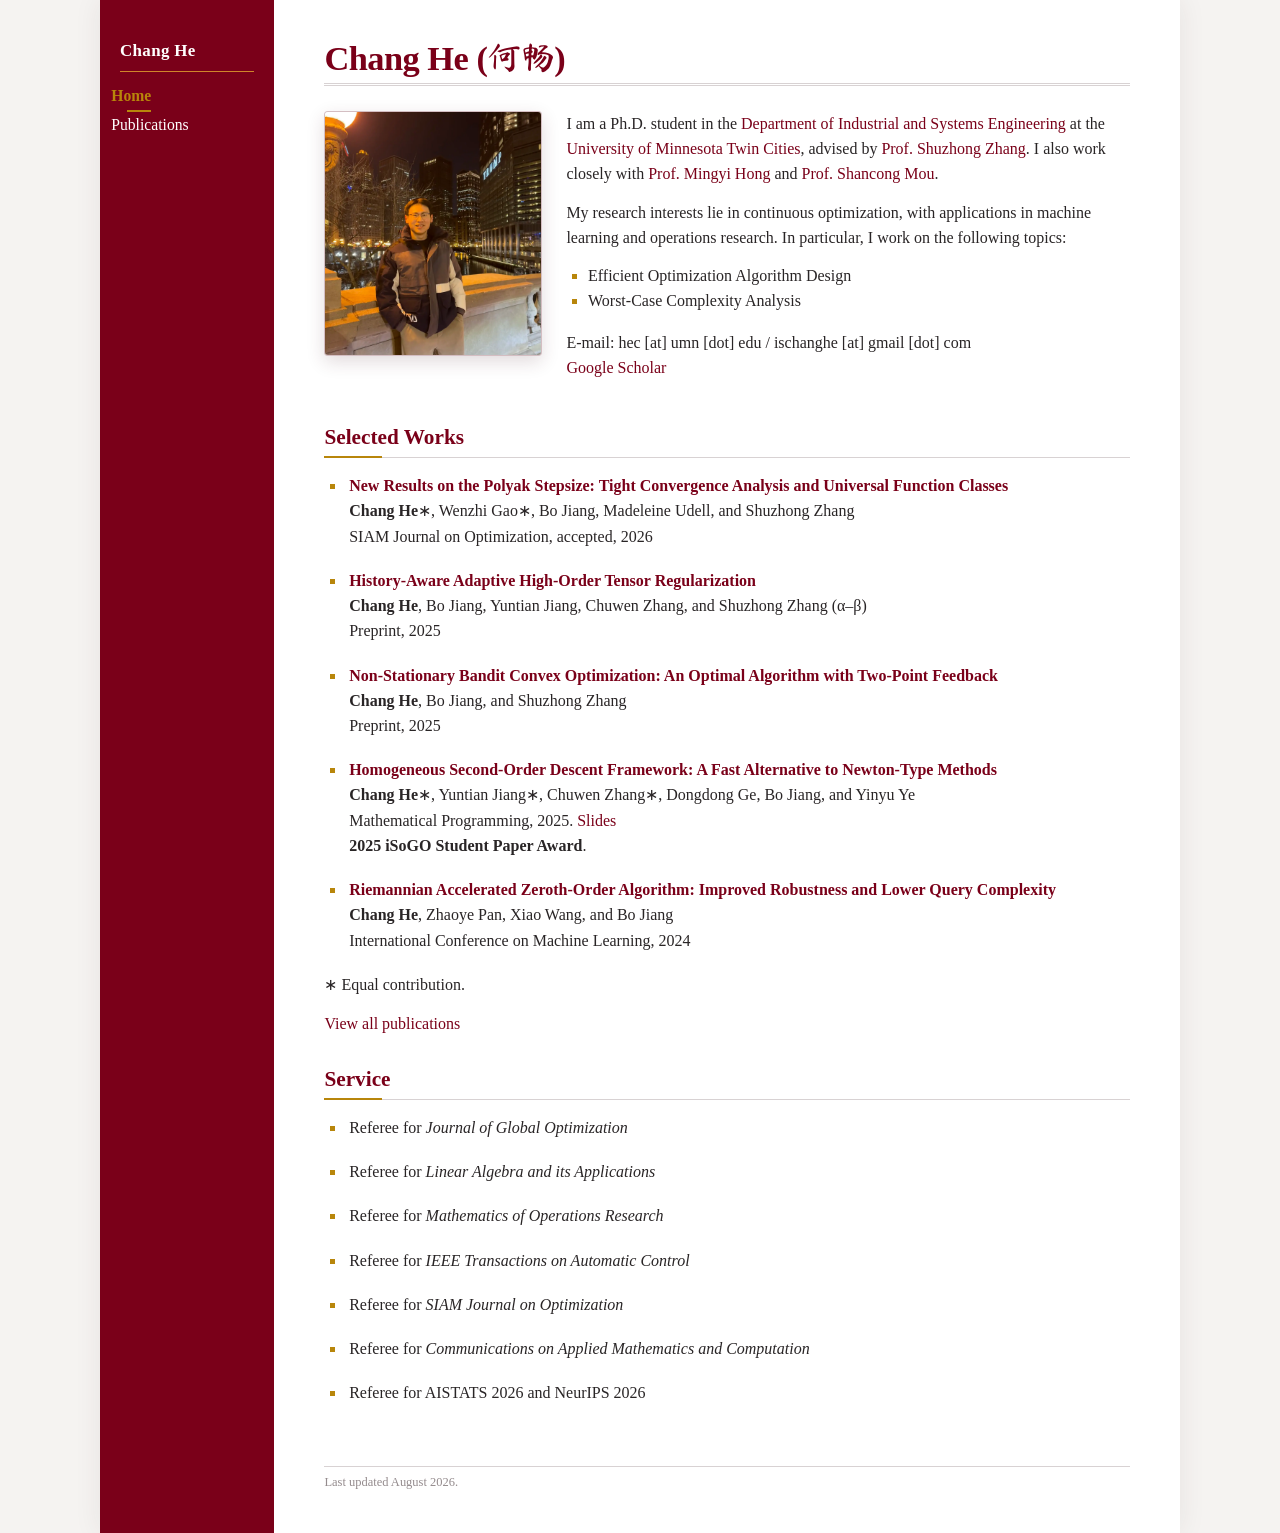
==== index.html @ 0ae912b5 "Add collaboration note about Prof. Mingyi Hong and Prof. Shancong Mou Co-Authored-By: Claude Sonnet " ====
<!doctype html>
<html lang="en">
<head>
<meta charset="utf-8" />
<meta name="generator" content="jemdoc+MathJax" />
<meta name="viewport" content="width=device-width, initial-scale=1" />
<meta name="author" content="Chang He" />
<meta name="description" content="Chang He's academic homepage: continuous optimization, zeroth-order optimization, and Riemannian optimization." />
<meta name="theme-color" content="#7a0019" />
<meta name="google-site-verification" content="WRBAHh-nHT7Ou8jdYHNXgQKZHfW4whePukqcKkh9PKQ" />
<meta property="og:title" content="Chang He" />
<meta property="og:description" content="Continuous optimization, zeroth-order optimization, and Riemannian optimization." />
<meta property="og:type" content="website" />
<meta property="og:url" content="https://chang1999.github.io/" />
<meta property="og:image" content="https://chang1999.github.io/og.png" />
<meta name="twitter:card" content="summary_large_image" />
<meta name="twitter:title" content="Chang He" />
<meta name="twitter:description" content="Continuous optimization, zeroth-order optimization, and Riemannian optimization." />
<meta name="twitter:image" content="https://chang1999.github.io/og.png" />
<link rel="icon" href="favicon.svg" type="image/svg+xml" />
<link rel="stylesheet" href="jemdoc.css" type="text/css" />
<link href="https://fonts.googleapis.com/css2?family=Ma+Shan+Zheng&display=swap" rel="stylesheet">
<title>Chang He (何畅)</title>
</head>
<body>
<table summary="Table for page layout." id="tlayout">
<tr valign="top">
<td id="layout-menu">
<div class="menu-category">Chang He</div>
<div class="menu-item"><a href="index.html" class="current">Home</a></div>
<div class="menu-item"><a href="publications.html">Publications</a></div>
</td>
<td id="layout-content">
<div id="toptitle">
<h1>Chang He (<span class="chinese-name">何畅</span>)</h1>
</div>
<table class="imgtable"><tr><td>
<img src="photos/changhe.webp" alt="Portrait of Chang He in Chicago" width="218px" height="245px" />&nbsp;</td>
<td align="left"><p>I am a Ph.D. student in the <a href="https://cse.umn.edu/isye">Department of Industrial and Systems Engineering</a> at the <a href="https://twin-cities.umn.edu/">University of Minnesota Twin Cities</a>, advised by <a href="https://sites.google.com/umn.edu/shuzhong-zhang">Prof. Shuzhong Zhang</a>.
     I also work closely with <a href="https://people.ece.umn.edu/~mhong/mingyi.html">Prof. Mingyi Hong</a> and <a href="https://sites.google.com/view/shancongmou/">Prof. Shancong Mou</a>.
    <br />
<p>
My research interests lie in continuous optimization, with applications in machine learning and operations research. In particular, I work on the following topics:
</p>

<ul>
    <li>Efficient Optimization Algorithm Design</li>
    <li>Worst-Case Complexity Analysis</li>
</ul>

<p>
E-mail: hec [at] umn [dot] edu / ischanghe [at] gmail [dot] com <br />
<a href="https://scholar.google.com/citations?user=5LpHDYAAAAAJ&amp;hl=en">Google Scholar</a>
</p>
</td>
</tr></table>
<h2>Selected Works</h2>
<ul>
<li><p><a href="https://arxiv.org/abs/2512.06231">New Results on the Polyak Stepsize: Tight Convergence Analysis and Universal Function Classes</a> <br />
<b>Chang He</b>∗, Wenzhi Gao∗, Bo Jiang, Madeleine Udell, and Shuzhong Zhang <br />
SIAM Journal on Optimization, accepted, 2026
</p>
</li>
</ul>
<ul>
<li><p><a href="https://arxiv.org/abs/2511.05788">History-Aware Adaptive High-Order Tensor Regularization</a> <br />
<b>Chang He</b>, Bo Jiang, Yuntian Jiang, Chuwen Zhang, and Shuzhong Zhang (α–β) <br />
Preprint, 2025
</p>
</li>
</ul>
<ul>
<li><p><a href="https://arxiv.org/abs/2508.04654">Non-Stationary Bandit Convex Optimization: An Optimal Algorithm with Two-Point Feedback</a> <br />
<b>Chang He</b>, Bo Jiang, and Shuzhong Zhang <br />
Preprint, 2025
</p>
</li>
</ul>
<ul>
<li><p><a href="https://link.springer.com/article/10.1007/s10107-025-02230-3">Homogeneous Second-Order Descent Framework: A Fast Alternative to Newton-Type Methods</a> <br />
<b>Chang He</b>∗, Yuntian Jiang∗, Chuwen Zhang∗, Dongdong Ge, Bo Jiang, and Yinyu Ye <br />
Mathematical Programming, 2025. <a href="https://web.stanford.edu/class/msande314/lecture16OPTMLDS">Slides</a> <br />
<b>2025 iSoGO Student Paper Award</b>. 
</p>
</li>
</ul>
<ul>
<li><p><a href="https://proceedings.mlr.press/v235/he24h.html">Riemannian Accelerated Zeroth-Order Algorithm: Improved Robustness and Lower Query Complexity</a> <br />
<b>Chang He</b>, Zhaoye Pan, Xiao Wang, and Bo Jiang <br />
International Conference on Machine Learning, 2024
</p>
</li>
</ul>
<p>∗ Equal contribution.
</p>
<p><a href="publications.html">View all publications</a>
</p>
<h2>Service</h2>
<ul>
<li><p>Referee for <i>Journal of Global Optimization</i>
</p>
</li>
<li><p>Referee for <i>Linear Algebra and its Applications</i>
</p>
</li>
<li><p>Referee for <i>Mathematics of Operations Research</i>
</p>
</li>
<li><p>Referee for <i>IEEE Transactions on Automatic Control</i>
</p>
</li>
<li><p>Referee for <i>SIAM Journal on Optimization</i>
</p>
</li>
<li><p>Referee for <i>Communications on Applied Mathematics and Computation</i>
</p>
</li>
<li><p>Referee for AISTATS 2026 and NeurIPS 2026
</p>
</li>
</ul>
<div id="footer">
<div id="footer-text">
Last updated August 2026.
</div>
</div>
</td>
</tr>
</table>
</body>
</html>
---- jemdoc.css ----
/* Academic homepage theme based on the classic jemdoc layout. */

:root {
    --umn-maroon: #7a0019;
    --umn-dark-maroon: #5b0013;
    --umn-light-maroon: #900021;
    --umn-gold: #b8860b;
    --umn-light-gold: #d0a33a;
	--ink: #292526;
	--muted: #6c6365;
	--rule: #d8d2d3;
	--paper: #ffffff;
	--canvas: #f5f3f1;
}

.chinese-name {
    font-family: 'Ma Shan Zheng', cursive;
    font-weight: 400;
}

* {
	box-sizing: border-box;
}

html {
	background: var(--canvas);
	scroll-behavior: smooth;
}

body {
	background: var(--canvas);
	color: var(--ink);
	font-family: Georgia, "Times New Roman", serif;
	font-size: 16px;
	line-height: 1.55;
	margin: 0;
	padding: 0;
}

table#tlayout {
	background: var(--paper);
	border: none;
	border-collapse: separate;
	border-spacing: 0;
	box-shadow: 0 0 26px rgba(61, 38, 44, 0.08);
	margin: 0 auto;
	max-width: 1080px;
	min-height: 100vh;
	width: 100%;
}

#layout-menu {
	background: var(--umn-maroon);
	border: none;
	color: #ffffff;
	font-size: 0.98rem;
	padding: 2.35rem 1.25rem;
	text-align: left;
	vertical-align: top;
	white-space: nowrap;
	width: 174px;
}

#layout-menu td {
	background: transparent;
	vertical-align: top;
}

#layout-menu a {
	color: #ffffff;
	display: inline-block;
	line-height: 1.7;
	margin-left: 0.45rem;
	text-decoration: none;
}

#layout-menu a:hover,
#layout-menu a:focus-visible {
	border-bottom: 1px solid var(--umn-gold);
	color: var(--umn-light-gold);
	outline: none;
}

#layout-menu a.current:link,
#layout-menu a.current:visited {
	border-bottom: 2px solid var(--umn-gold);
	color: var(--umn-gold);
	font-weight: 700;
}

div.menu-category {
	border-bottom: 1px solid rgba(255, 204, 51, 0.65);
	color: #ffffff;
	font-size: 1.06rem;
	font-weight: 700;
	letter-spacing: 0.02em;
	margin: 0 0 0.7rem;
	padding: 0 0 0.45rem;
}

div.menu-item {
	padding-left: 1rem;
	text-indent: -1rem;
}

#layout-content {
	background: var(--paper);
	border: none;
	padding: 2.35rem 3.15rem 2rem;
	text-align: left;
	vertical-align: top;
}

a,
a > tt {
	color: var(--umn-maroon);
	text-decoration: none;
	text-underline-offset: 0.18em;
}

a:hover {
	color: var(--umn-light-maroon);
	text-decoration: underline;
	text-decoration-color: var(--umn-gold);
	text-decoration-thickness: 2px;
}

a:focus-visible {
	border-radius: 2px;
	outline: 3px solid rgba(255, 204, 51, 0.72);
	outline-offset: 2px;
}

div#toptitle {
	border-bottom: 3px double var(--rule);
	margin-bottom: 1.55rem;
	padding-bottom: 0.35rem;
}

div#toptitle h1,
#layout-content div#toptitle h1 {
	border-bottom: none;
	color: var(--umn-maroon);
	font-size: 2.15rem;
	font-weight: 600;
	letter-spacing: -0.015em;
	line-height: 1.12;
	margin: 0;
	padding: 0;
}

div#subtitle {
	margin: 0;
	padding: 0 0 0.1rem;
}

h1,
h2,
h3 {
	color: var(--umn-maroon);
	font-weight: 600;
	line-height: 1.2;
}

h1 {
	font-size: 2.15rem;
}

h2 {
	border-bottom: 1px solid var(--rule);
	font-size: 1.33rem;
	margin: 1.95rem 0 0.95rem;
	padding: 0 0 0.38rem;
	position: relative;
}

h2::after {
	background: var(--umn-gold);
	bottom: -1px;
	content: "";
	height: 2px;
	left: 0;
	position: absolute;
	width: 3.6rem;
}

h3 {
	border-bottom: none;
	font-size: 1.08rem;
	margin: 1.2rem 0 0.45rem;
}

p {
	line-height: 1.58;
	margin: 0 0 0.86rem;
	padding: 0;
}

em {
	font-style: italic;
}

strong {
	font-weight: 700;
}

ul,
ol,
dl {
	margin: 0.28rem 0 1rem;
	padding-top: 0;
}

ul {
	list-style-position: outside;
	list-style-type: square;
	padding-left: 1.35rem;
}

ul li::marker {
	color: var(--umn-gold);
}

ol {
	list-style-position: outside;
	padding-left: 1.55rem;
}

#layout-content > ul > li {
	margin-bottom: 1.18rem;
	padding-left: 0.2rem;
}

#layout-content > ul > li > p:first-child > a:first-child {
	font-weight: 700;
}

#layout-content > ul > li p {
	margin-bottom: 0.18rem;
}

li p,
dd p {
	margin-bottom: 0.32rem;
}

dt {
	margin: 0.5rem 0 0;
}

dd {
	color: #222222;
}

table {
	border: 2px solid var(--ink);
	border-collapse: collapse;
}

td {
	border: 1px solid #aaa3a5;
	padding: 0.2rem 0.5rem;
	text-align: center;
}

table + table {
	margin-top: 1rem;
}

table.imgtable {
	border: none;
	margin: 0 0 1.2rem;
	width: 100%;
}

table.imgtable td {
	border: none;
	padding: 0;
	text-align: left;
	vertical-align: top;
}

table.imgtable td:first-child {
	padding-right: 1.55rem;
	width: 242px;
}

table.imgtable img {
	background: #efe8e9;
	border: 1px solid rgba(91, 0, 19, 0.18);
	border-radius: 4px;
	box-shadow: 0 6px 18px rgba(73, 31, 41, 0.16);
	display: block;
	height: 245px;
	object-fit: cover;
	object-position: center 56%;
	width: 218px;
}

tr.heading {
	border-bottom: 2px solid var(--ink);
	font-weight: 700;
}

tt,
pre {
	font-family: Monaco, Consolas, monospace;
	font-size: 90%;
}

tt {
	background: #fff8d8;
}

div.codeblock,
div.infoblock {
	margin: 1.2rem 0 1.3rem;
}

div.blocktitle {
	color: var(--umn-maroon);
	font-weight: 700;
	margin: 1.2rem 0 0.1rem;
}

div.blockcontent {
	border: 1px solid var(--rule);
	padding: 0.55rem 0.7rem;
}

div.infoblock > div.blockcontent {
	background: #fffaf0;
	border-left: 4px solid var(--umn-gold);
}

div.codeblock > div.blockcontent {
	background: #f6f4f4;
}

img {
	border: none;
	max-width: 100%;
}

img.eq {
	margin: 0;
	padding: 0 0.1rem;
}

div#footer {
	border-top: 1px solid var(--rule);
	color: #948b8d;
	font-size: 0.78rem;
	margin-top: 3.8rem;
	padding-top: 0.4rem;
}

div#footer a {
	color: #817779;
}

div#footer-text {
	float: left;
	padding-bottom: 0.5rem;
}

@media (max-width: 760px) {
	body {
		font-size: 15.5px;
	}

	table#tlayout,
	table#tlayout > tbody,
	table#tlayout > tbody > tr {
		display: block;
		width: 100%;
	}

	#layout-menu,
	#layout-content {
		display: block;
		width: 100%;
	}

	#layout-menu {
		min-height: 0;
		padding: 0.85rem 1.15rem 0.95rem;
		white-space: normal;
	}

	div.menu-category {
		display: inline-block;
		margin: 0 1.1rem 0 0;
		padding: 0;
		border-bottom: none;
	}

	div.menu-item {
		display: inline-block;
		margin-right: 0.85rem;
		padding: 0;
		text-indent: 0;
	}

	#layout-menu a {
		margin-left: 0;
	}

	#layout-content {
		padding: 1.55rem 1.2rem 1.45rem;
	}

	div#toptitle h1,
	#layout-content div#toptitle h1 {
		font-size: 1.82rem;
	}

	table.imgtable,
	table.imgtable > tbody,
	table.imgtable > tbody > tr,
	table.imgtable td {
		display: block;
		width: 100%;
	}

	table.imgtable td:first-child {
		padding: 0 0 1.15rem;
		width: 100%;
	}

	table.imgtable img {
		height: 235px;
		margin: 0 auto;
		width: 210px;
	}

	h2 {
		font-size: 1.24rem;
		margin-top: 1.65rem;
	}

	#layout-content > ul {
		padding-left: 1.15rem;
	}
}

@media print {
	html,
	body {
		background: #ffffff;
	}

	table#tlayout {
		box-shadow: none;
	}

	#layout-menu {
		display: none;
	}

	#layout-content {
		padding: 0;
	}

	a {
		color: #000000;
	}
}
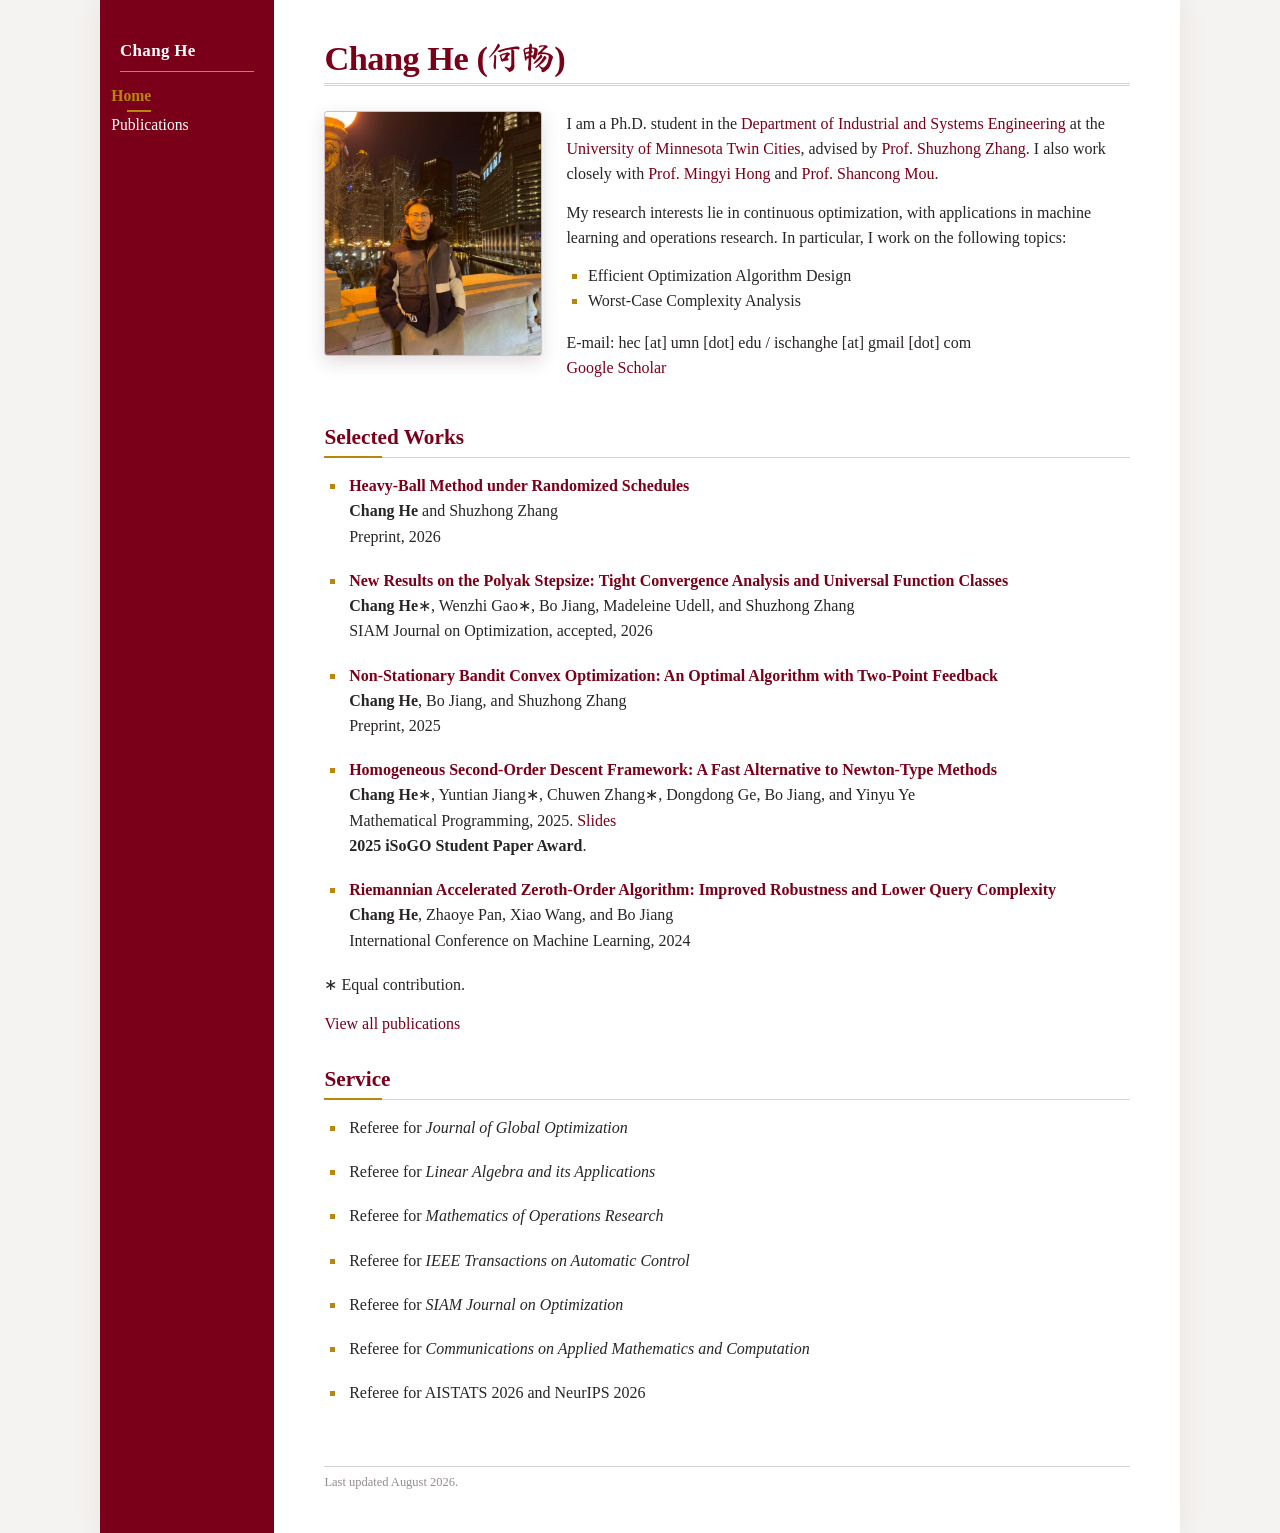
==== commit c916357e: "Add Heavy-Ball preprint; remove tensor regularization from Selected Works Co-Authored-By: Claude Son" ====
--- a/index.html
+++ b/index.html
@@ -56,16 +56,16 @@
 </tr></table>
 <h2>Selected Works</h2>
 <ul>
-<li><p><a href="https://arxiv.org/abs/2512.06231">New Results on the Polyak Stepsize: Tight Convergence Analysis and Universal Function Classes</a> <br />
-<b>Chang He</b>∗, Wenzhi Gao∗, Bo Jiang, Madeleine Udell, and Shuzhong Zhang <br />
-SIAM Journal on Optimization, accepted, 2026
+<li><p><a href="https://arxiv.org/abs/2609.09743">Heavy-Ball Method under Randomized Schedules</a> <br />
+<b>Chang He</b> and Shuzhong Zhang <br />
+Preprint, 2026
 </p>
 </li>
 </ul>
 <ul>
-<li><p><a href="https://arxiv.org/abs/2511.05788">History-Aware Adaptive High-Order Tensor Regularization</a> <br />
-<b>Chang He</b>, Bo Jiang, Yuntian Jiang, Chuwen Zhang, and Shuzhong Zhang (α–β) <br />
-Preprint, 2025
+<li><p><a href="https://arxiv.org/abs/2512.06231">New Results on the Polyak Stepsize: Tight Convergence Analysis and Universal Function Classes</a> <br />
+<b>Chang He</b>∗, Wenzhi Gao∗, Bo Jiang, Madeleine Udell, and Shuzhong Zhang <br />
+SIAM Journal on Optimization, accepted, 2026
 </p>
 </li>
 </ul>
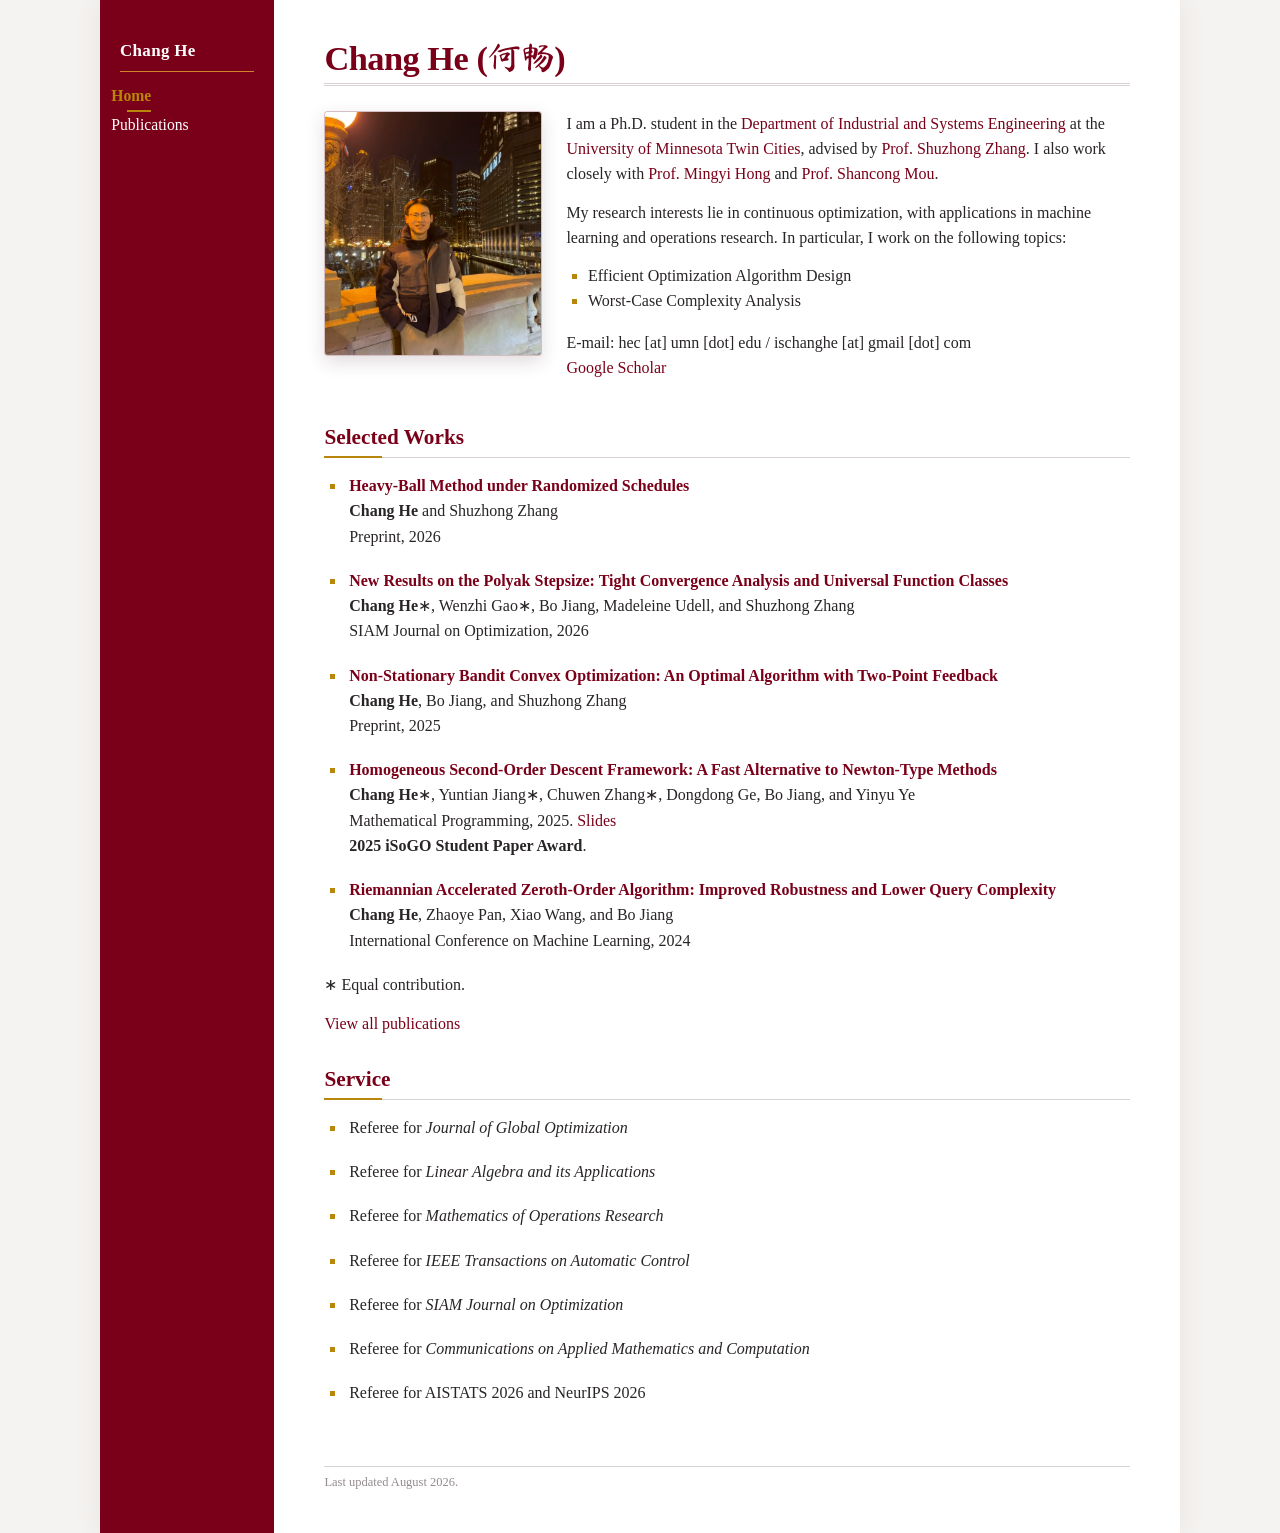
==== commit 955a503f: "Update Polyak stepsize paper link to SIOPT published version Co-Authored-By: Claude Opus 5.5 <norepl" ====
--- a/index.html
+++ b/index.html
@@ -63,9 +63,9 @@
 </li>
 </ul>
 <ul>
-<li><p><a href="https://arxiv.org/abs/2512.06231">New Results on the Polyak Stepsize: Tight Convergence Analysis and Universal Function Classes</a> <br />
+<li><p><a href="https://epubs.siam.org/doi/10.1137/25M1831656">New Results on the Polyak Stepsize: Tight Convergence Analysis and Universal Function Classes</a> <br />
 <b>Chang He</b>∗, Wenzhi Gao∗, Bo Jiang, Madeleine Udell, and Shuzhong Zhang <br />
-SIAM Journal on Optimization, accepted, 2026
+SIAM Journal on Optimization, 2026
 </p>
 </li>
 </ul>
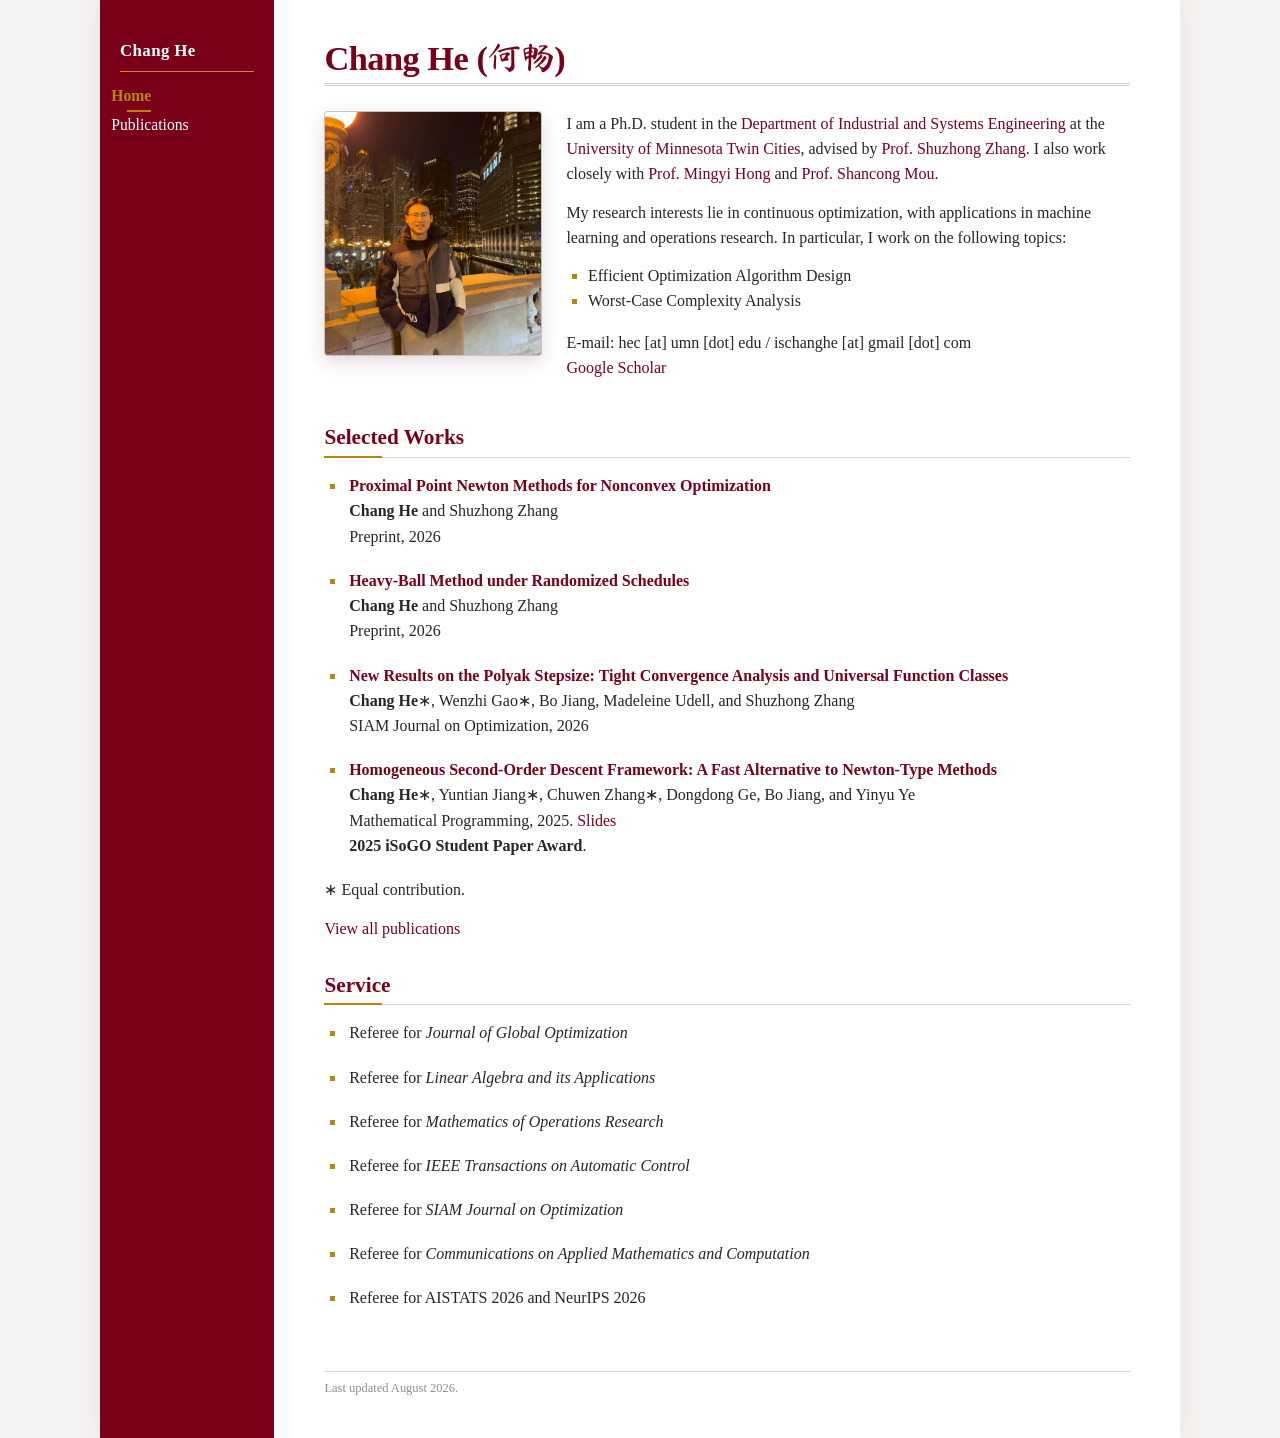
==== commit 79a52822: "Add Proximal Point Newton preprint; trim Selected Works Add the preprint to Selected Works and Techn" ====
--- a/index.html
+++ b/index.html
@@ -56,6 +56,13 @@
 </tr></table>
 <h2>Selected Works</h2>
 <ul>
+<li><p><a href="https://arxiv.org/abs/2610.36256">Proximal Point Newton Methods for Nonconvex Optimization</a> <br />
+<b>Chang He</b> and Shuzhong Zhang <br />
+Preprint, 2026
+</p>
+</li>
+</ul>
+<ul>
 <li><p><a href="https://arxiv.org/abs/2609.09743">Heavy-Ball Method under Randomized Schedules</a> <br />
 <b>Chang He</b> and Shuzhong Zhang <br />
 Preprint, 2026
@@ -70,24 +77,10 @@
 </li>
 </ul>
 <ul>
-<li><p><a href="https://arxiv.org/abs/2508.04654">Non-Stationary Bandit Convex Optimization: An Optimal Algorithm with Two-Point Feedback</a> <br />
-<b>Chang He</b>, Bo Jiang, and Shuzhong Zhang <br />
-Preprint, 2025
-</p>
-</li>
-</ul>
-<ul>
 <li><p><a href="https://link.springer.com/article/10.1007/s10107-025-02230-3">Homogeneous Second-Order Descent Framework: A Fast Alternative to Newton-Type Methods</a> <br />
 <b>Chang He</b>∗, Yuntian Jiang∗, Chuwen Zhang∗, Dongdong Ge, Bo Jiang, and Yinyu Ye <br />
 Mathematical Programming, 2025. <a href="https://web.stanford.edu/class/msande314/lecture16OPTMLDS">Slides</a> <br />
 <b>2025 iSoGO Student Paper Award</b>. 
-</p>
-</li>
-</ul>
-<ul>
-<li><p><a href="https://proceedings.mlr.press/v235/he24h.html">Riemannian Accelerated Zeroth-Order Algorithm: Improved Robustness and Lower Query Complexity</a> <br />
-<b>Chang He</b>, Zhaoye Pan, Xiao Wang, and Bo Jiang <br />
-International Conference on Machine Learning, 2024
 </p>
 </li>
 </ul>
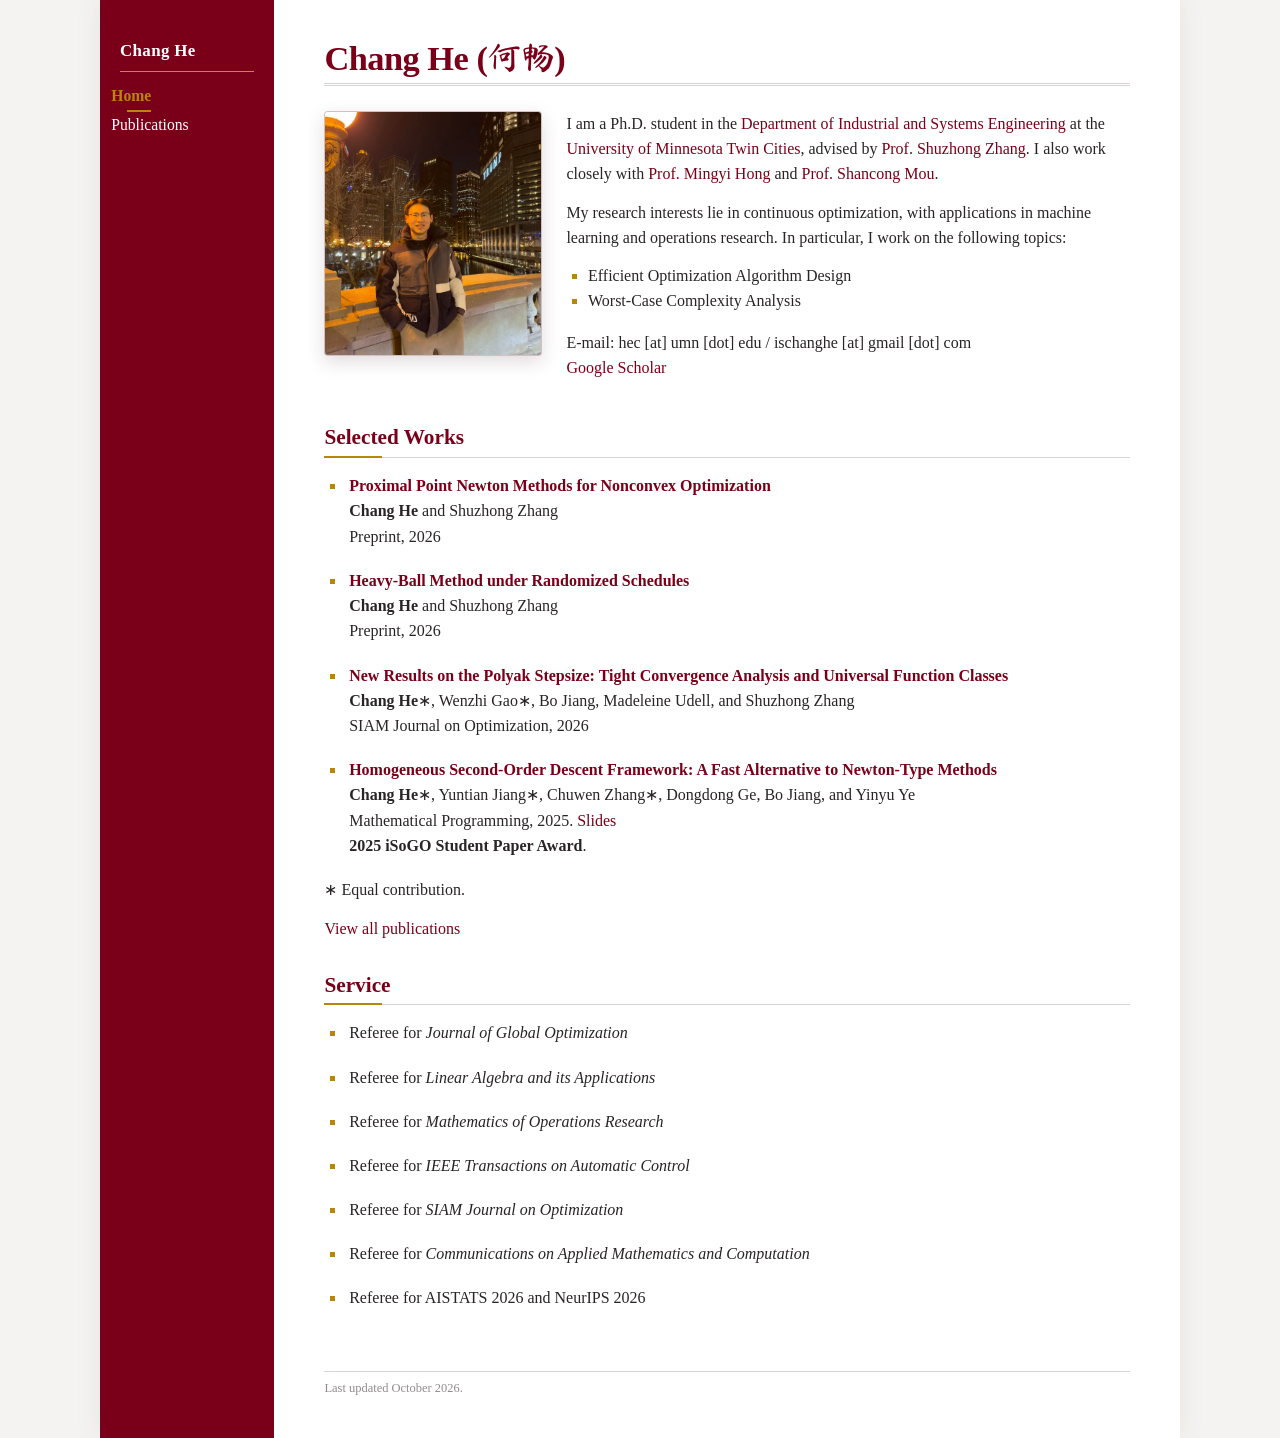
==== commit ef9d3d98: "Update footer date to October 2026 Co-Authored-By: Claude Opus 5.5 <noreply@anthropic.com>" ====
--- a/index.html
+++ b/index.html
@@ -114,7 +114,7 @@
 </ul>
 <div id="footer">
 <div id="footer-text">
-Last updated August 2026.
+Last updated October 2026.
 </div>
 </div>
 </td>
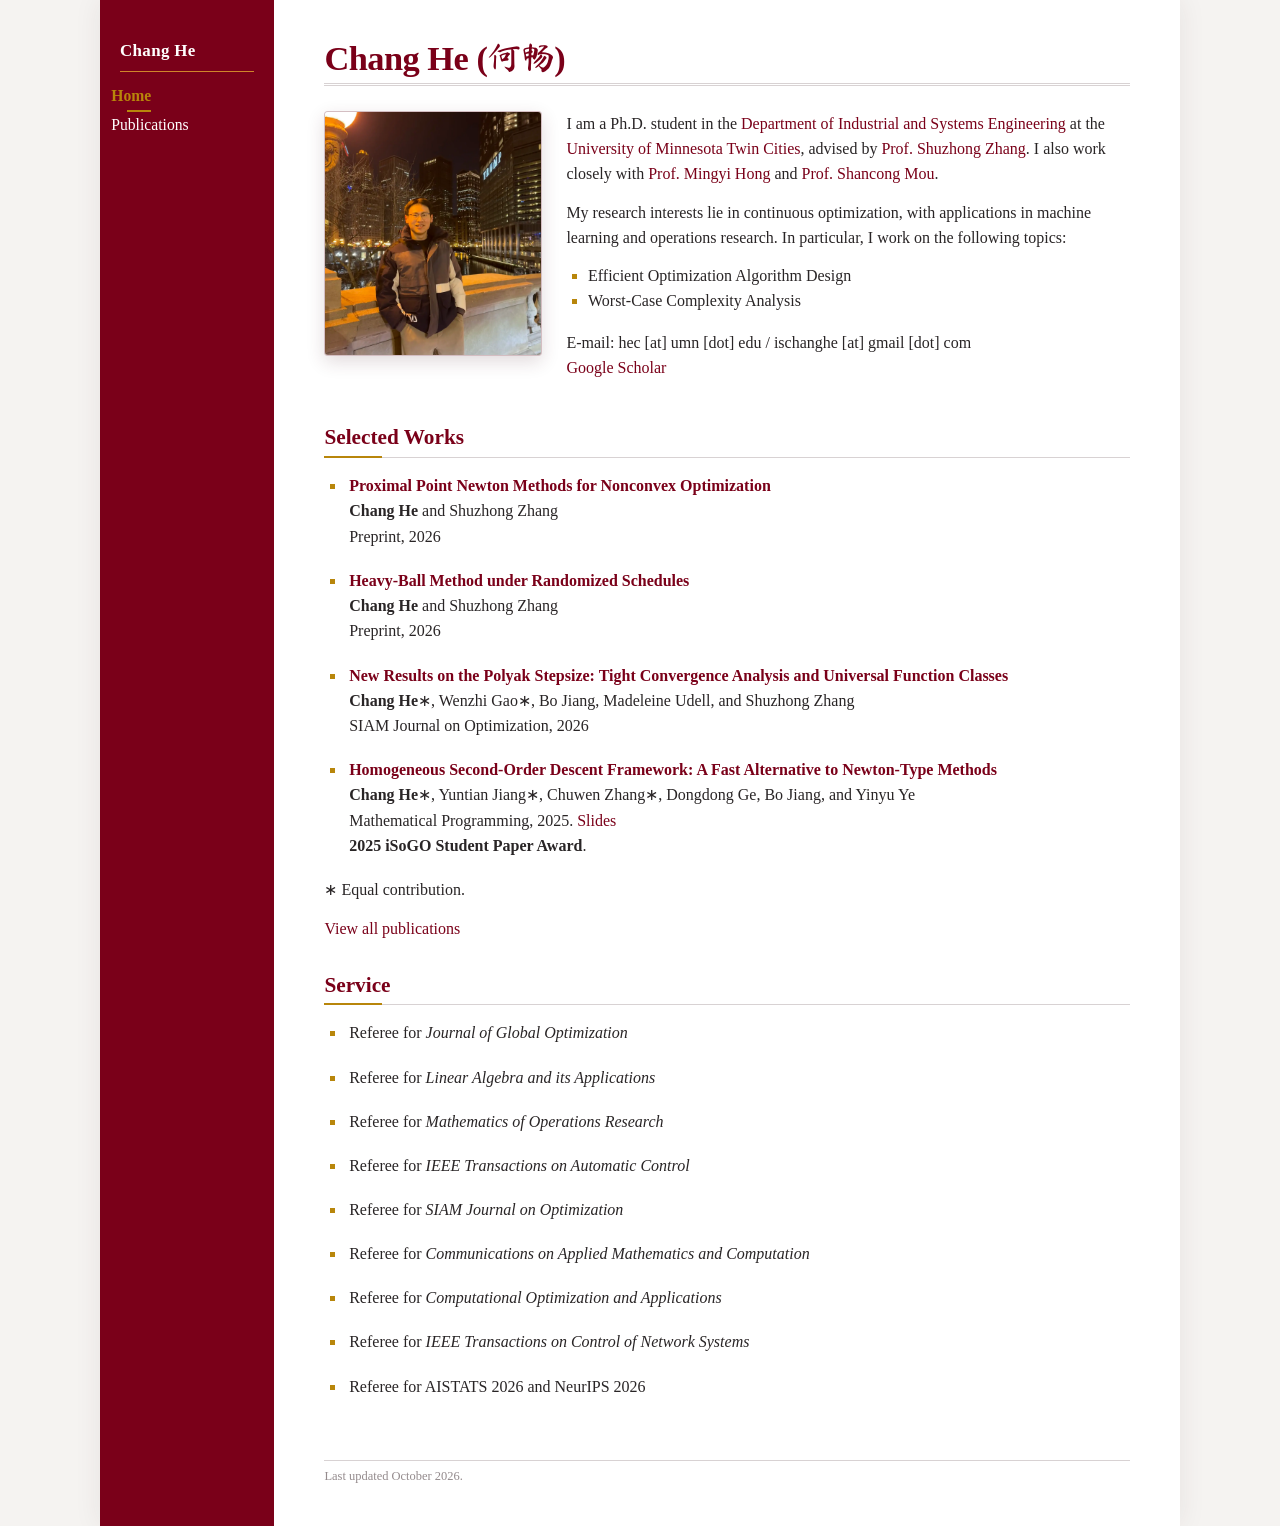
==== commit f5f3d89c: "Add COAP and IEEE TCNS to referee service Co-Authored-By: Claude Opus 5.5 <noreply@anthropic.com>" ====
--- a/index.html
+++ b/index.html
@@ -108,6 +108,12 @@
 <li><p>Referee for <i>Communications on Applied Mathematics and Computation</i>
 </p>
 </li>
+<li><p>Referee for <i>Computational Optimization and Applications</i>
+</p>
+</li>
+<li><p>Referee for <i>IEEE Transactions on Control of Network Systems</i>
+</p>
+</li>
 <li><p>Referee for AISTATS 2026 and NeurIPS 2026
 </p>
 </li>
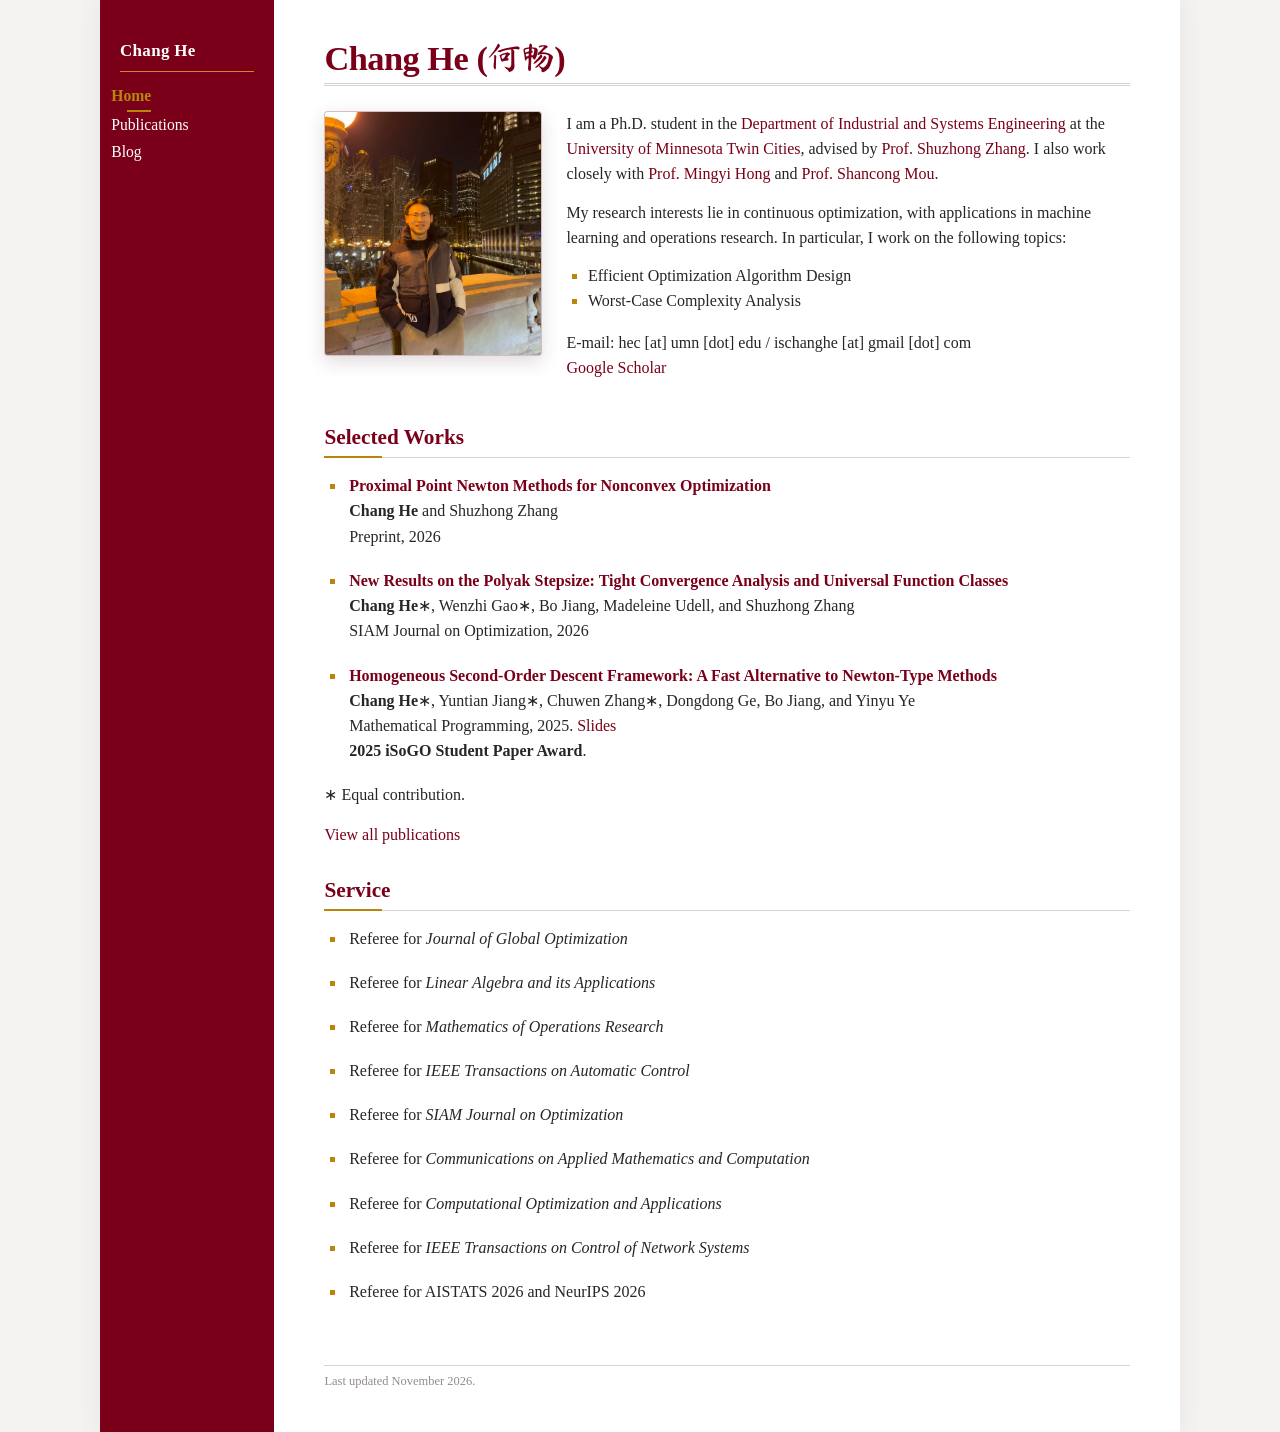
==== commit bfb9d15d: "Add Blog page and move Heavy-Ball note there Add a Blog page for AI-generated or AI-assisted theoret" ====
--- a/index.html
+++ b/index.html
@@ -29,6 +29,7 @@
 <div class="menu-category">Chang He</div>
 <div class="menu-item"><a href="index.html" class="current">Home</a></div>
 <div class="menu-item"><a href="publications.html">Publications</a></div>
+<div class="menu-item"><a href="blog.html">Blog</a></div>
 </td>
 <td id="layout-content">
 <div id="toptitle">
@@ -57,13 +58,6 @@
 <h2>Selected Works</h2>
 <ul>
 <li><p><a href="https://arxiv.org/abs/2610.36256">Proximal Point Newton Methods for Nonconvex Optimization</a> <br />
-<b>Chang He</b> and Shuzhong Zhang <br />
-Preprint, 2026
-</p>
-</li>
-</ul>
-<ul>
-<li><p><a href="https://arxiv.org/abs/2609.09743">Heavy-Ball Method under Randomized Schedules</a> <br />
 <b>Chang He</b> and Shuzhong Zhang <br />
 Preprint, 2026
 </p>
@@ -120,7 +114,7 @@
 </ul>
 <div id="footer">
 <div id="footer-text">
-Last updated October 2026.
+Last updated November 2026.
 </div>
 </div>
 </td>
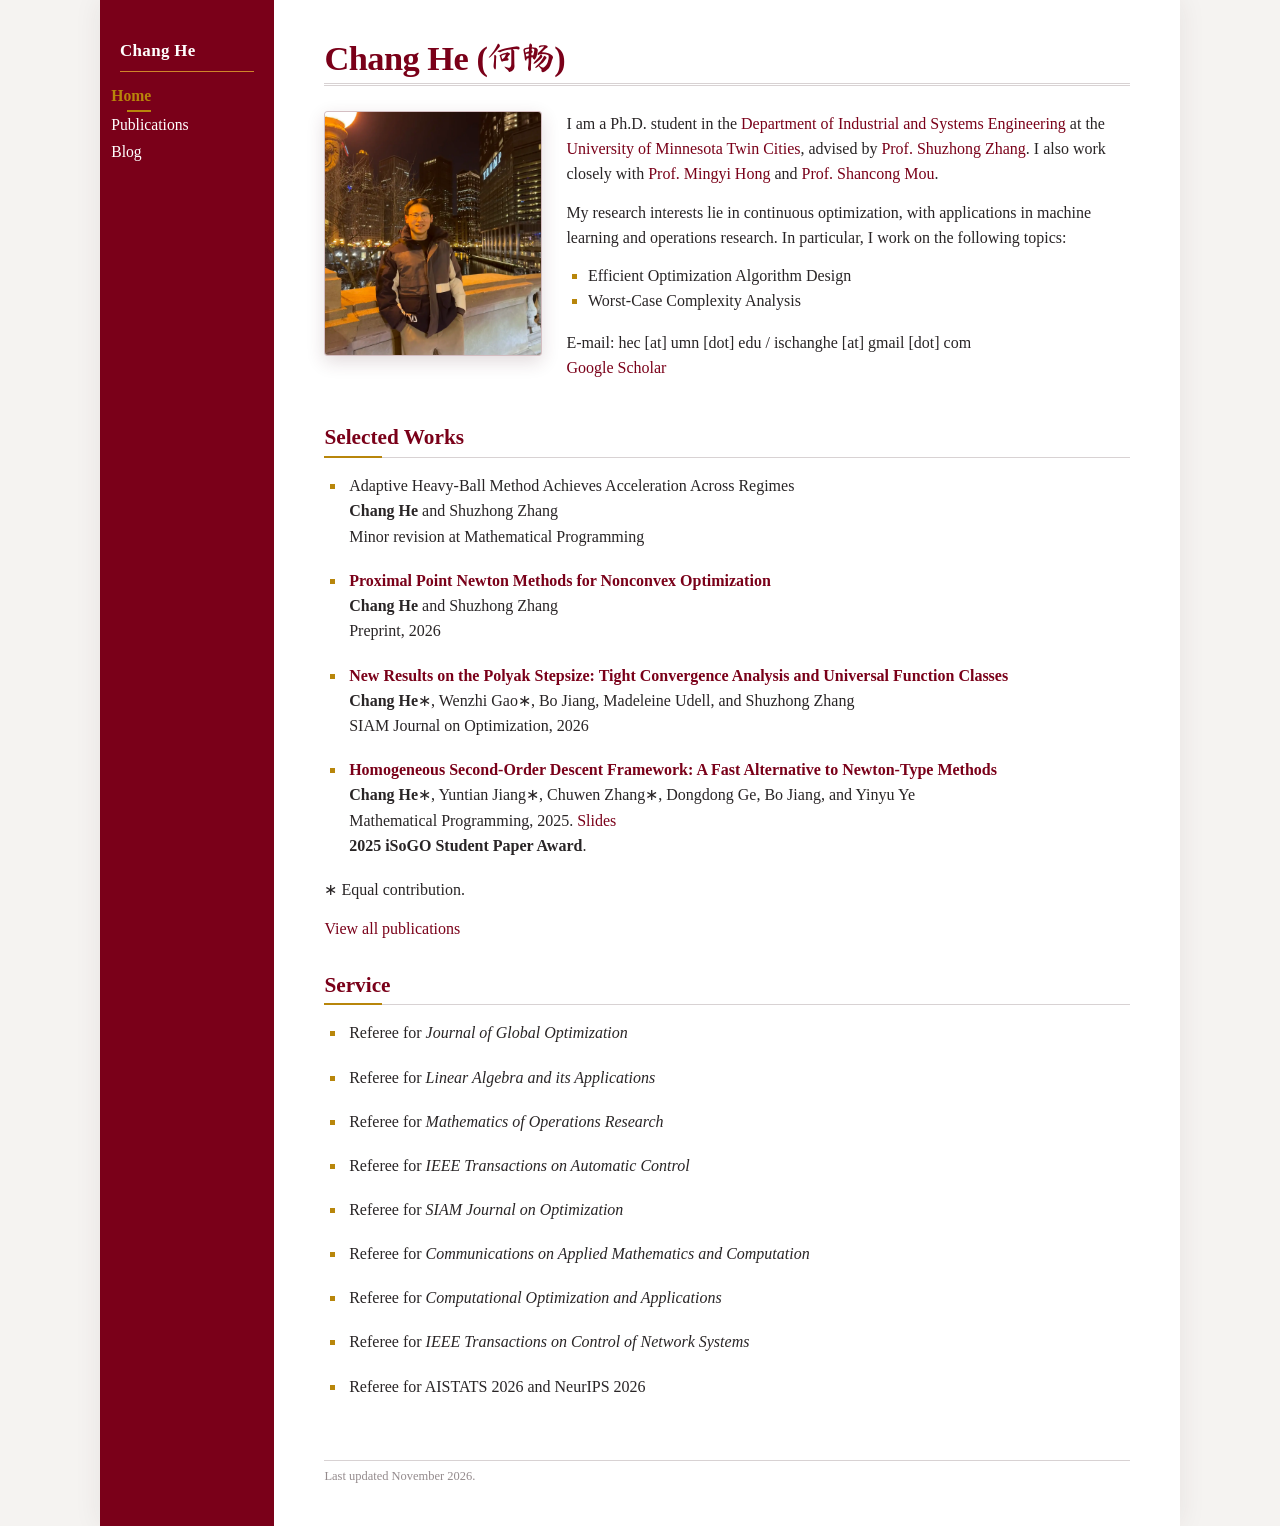
==== commit 08e7deed: "Add Adaptive Heavy-Ball paper and update revision statuses Co-Authored-By: Claude Opus 5.5 <noreply@" ====
--- a/index.html
+++ b/index.html
@@ -56,6 +56,13 @@
 </td>
 </tr></table>
 <h2>Selected Works</h2>
+<ul>
+<li><p>Adaptive Heavy-Ball Method Achieves Acceleration Across Regimes <br />
+<b>Chang He</b> and Shuzhong Zhang <br />
+Minor revision at Mathematical Programming
+</p>
+</li>
+</ul>
 <ul>
 <li><p><a href="https://arxiv.org/abs/2610.36256">Proximal Point Newton Methods for Nonconvex Optimization</a> <br />
 <b>Chang He</b> and Shuzhong Zhang <br />
